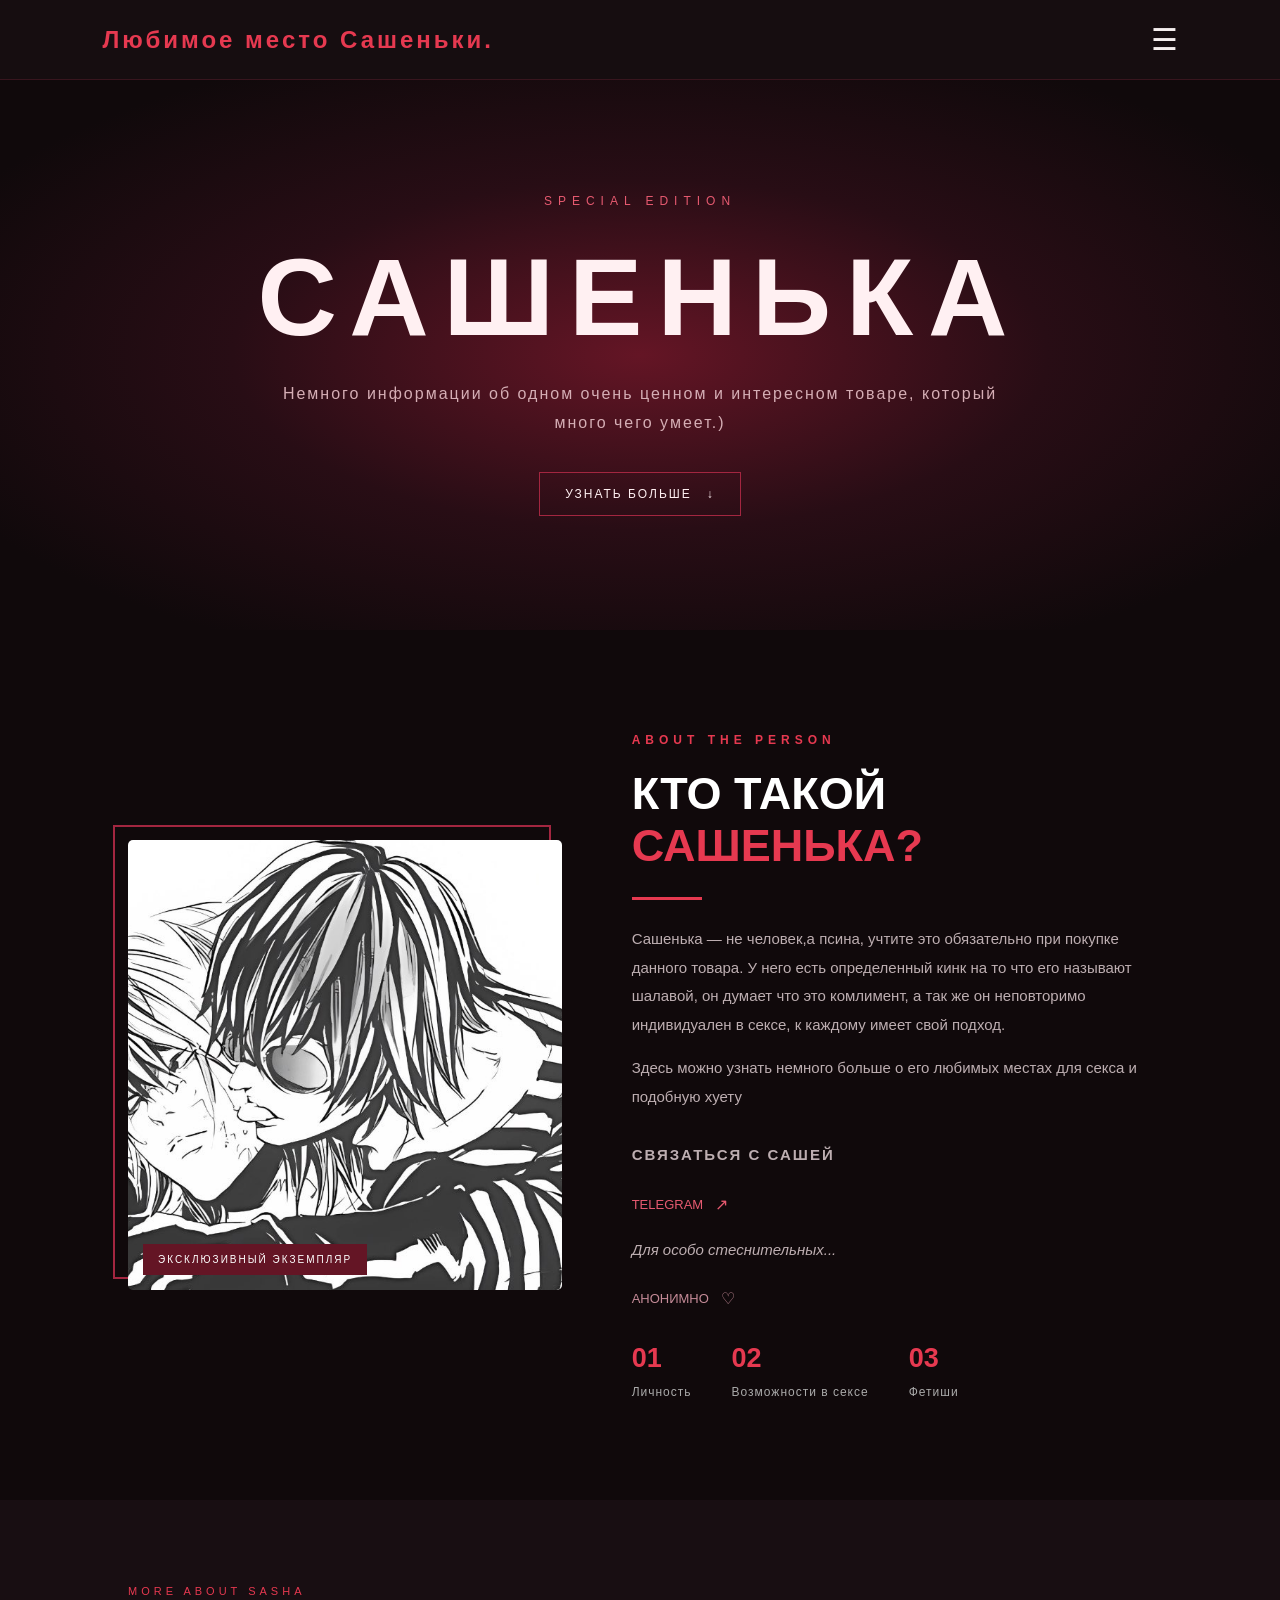
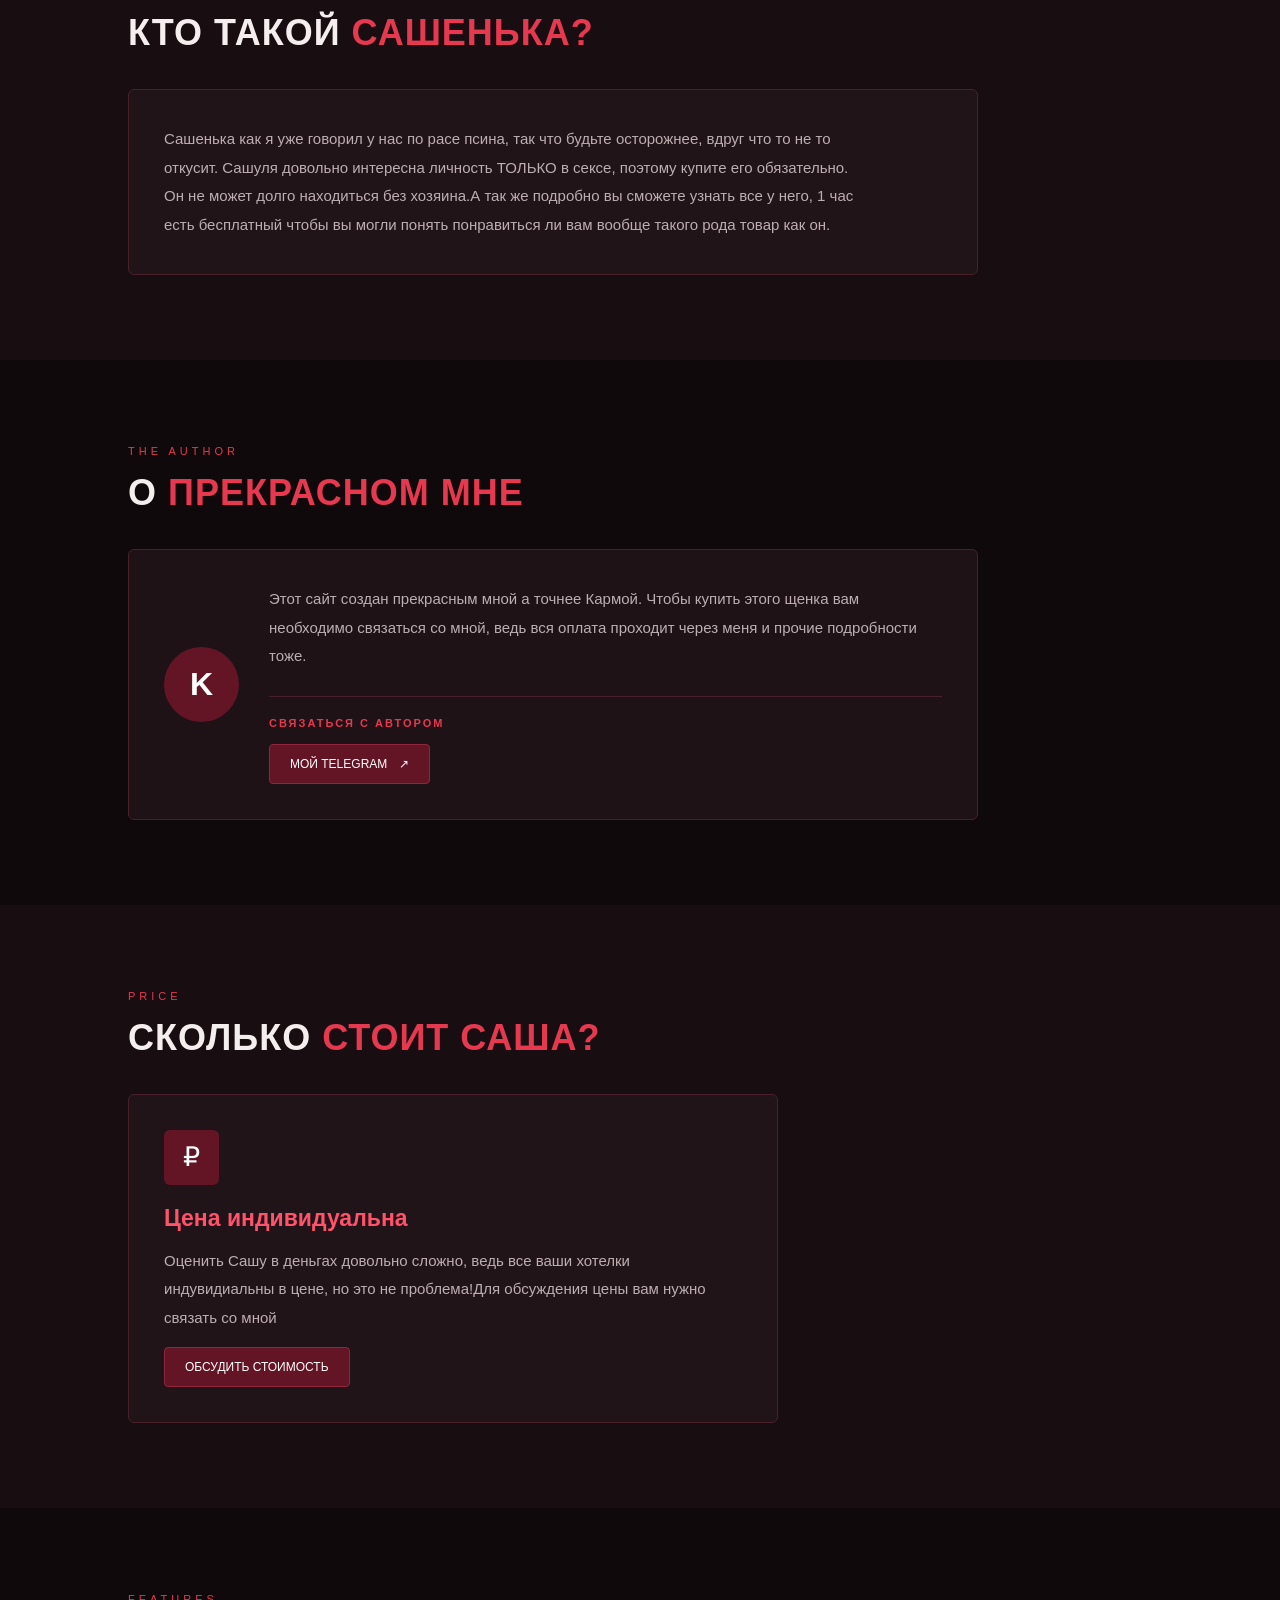
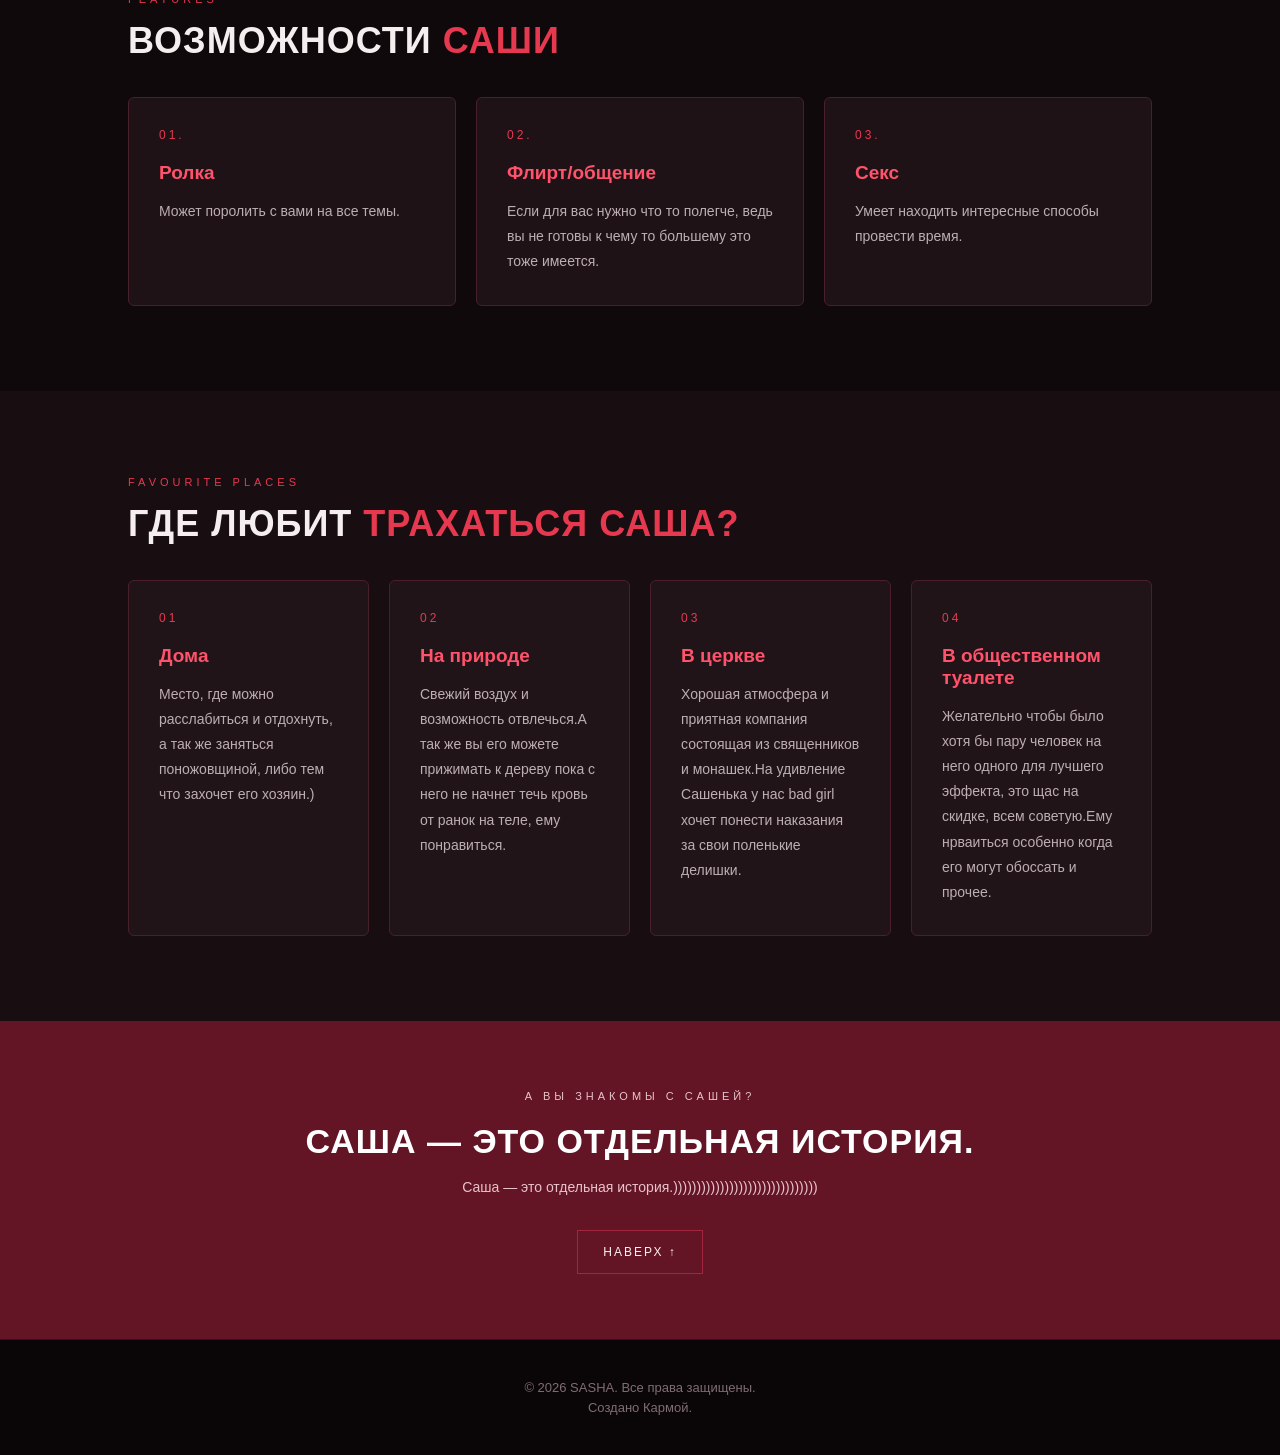
==== index.html @ a8a20ff2 "Rename sasha.html to index.html" ====
<!DOCTYPE html>
<html lang="ru">
<head>
    <meta charset="UTF-8">
    <meta name="viewport" content="width=device-width, initial-scale=1.0">
    <title>САЙТ для Сашеньки</title>
    <link rel="stylesheet" href="style.css">
</head>
<body>

    <header>
        <div class="logo">Любимое место Сашеньки.</div>

        <button class="burger" onclick="toggleMenu()" aria-label="Открыть меню">☰</button>

        <nav id="menu">
            <a href="#about" onclick="closeMenu()">О Саше</a>
            <a href="#author" onclick="closeMenu()">Автор данного произведения</a>
            <a href="#price" onclick="closeMenu()">Стоимость</a>
            <a href="#features" onclick="closeMenu()">Возможности Саши</a>
            <a href="#places" onclick="closeMenu()">Любимые места</a>
        </nav>
    </header>

    <main>
        <section class="hero">
            <div class="hero-label">SPECIAL EDITION</div>
            <h1>САШЕНЬКА</h1>
            <p>Немного информации об одном очень ценном и интересном товаре, который много чего умеет.)</p>
            <a href="#about" class="hero-button">УЗНАТЬ БОЛЬШЕ <span>↓</span></a>
        </section>

        <section class="about" id="about">
            <div class="about-image">
                <img src="sasha.jpg" alt="Фото Саши">
                <span class="image-label">ЭКСКЛЮЗИВНЫЙ ЭКЗЕМПЛЯР</span>
            </div>

            <div class="about-content">
                <span class="about-label">ABOUT THE PERSON</span>

                <h2>КТО ТАКОЙ <span>САШЕНЬКА?</span></h2>

                <div class="red-line"></div>

                <p>
                    Сашенька — не человек,а псина, учтите это обязательно при покупке данного товара.
                    У него есть определенный кинк на то что его называют шалавой,
                    он думает что это комлимент, а так же он
                    неповторимо индивидуален в сексе, к каждому имеет свой подход.
                </p>

                <p>
                    Здесь можно узнать немного больше о его любимых местах для секса и подобную хуету
                </p>

                <div class="about-contact">
                    <p class="contact-heading">СВЯЗАТЬСЯ С САШЕЙ</p>

                    <a href="https://t.me/USERNAME" target="_blank" rel="noopener noreferrer" class="contact-btn telegram">
                        TELEGRAM <span>↗</span>
                    </a>

                    <p class="shy-text">Для особо стеснительных...</p>

                    <a href="https://t.me/anonaskbot?start=mrc9h" target="_blank" rel="noopener noreferrer" class="contact-btn anonymous">
                        АНОНИМНО <span>♡</span>
                    </a>
                </div>

                <div class="about-info">
                    <div>
                        <h3>01</h3>
                        <span>Личность</span>
                    </div>

                    <div>
                        <h3>02</h3>
                        <span>Возможности в сексе</span>
                    </div>

                    <div>
                        <h3>03</h3>
                        <span>Фетиши</span>
                    </div>
                </div>
            </div>
        </section>

        <section class="description" id="sasha-description">
            <div class="section-heading">
                <span>MORE ABOUT SASHA</span>
                <h2>КТО ТАКОЙ <span>САШЕНЬКА?</span></h2>
            </div>

            <div class="description-card">
                <p>
                    Сашенька как я уже говорил у нас по расе псина,
                    так что будьте осторожнее, вдруг что то не то откусит.
                    Сашуля довольно интересна личность ТОЛЬКО в сексе, поэтому купите его обязательно.
                    Он не может долго находиться без хозяина.А так же подробно вы сможете узнать все у него, 1 час есть бесплатный чтобы
                     вы могли понять понравиться ли вам вообще такого рода товар как он.
                </p>
            </div>
        </section>

        <section id="author" class="author">
            <div class="section-heading">
                <span>THE AUTHOR</span>
                <h2>О <span>ПРЕКРАСНОМ МНЕ</span></h2>
            </div>

            <div class="author-card">
                <div class="author-icon">K</div>

                <div class="author-content">
                    <p>
                        Этот сайт создан прекрасным мной а точнее Кармой.

                        Чтобы купить этого щенка вам необходимо связаться со
                        мной, ведь вся оплата проходит через меня и прочие подробности тоже.
                    </p>

                    <div class="author-contact">
                        <span>СВЯЗАТЬСЯ С АВТОРОМ</span>
                        <a href="https://t.me/technaomeghaah" target="_blank" rel="noopener noreferrer" class="main-contact-btn">
                            МОЙ TELEGRAM <span>↗</span>
                        </a>
                    </div>
                </div>
            </div>
        </section>

        <section id="price" class="price-section">
            <div class="section-heading">
                <span>PRICE</span>
                <h2>СКОЛЬКО <span>СТОИТ САША?</span></h2>
            </div>

            <div class="price-card">
                <div class="price-symbol">₽</div>
                <h3>Цена индивидуальна</h3>
                <p>
                    Оценить Сашу в деньгах довольно сложно, ведь все ваши хотелки индувидиальны в цене, но это не проблема!Для обсуждения цены вам нужно связать со мной
                </p>

                <a href=https://t.me/technaomeghaah" target="_blank" rel="noopener noreferrer" class="main-contact-btn">
                    ОБСУДИТЬ СТОИМОСТЬ
                </a>
            </div>
        </section>

        <section id="features" class="features">
            <div class="section-heading">
                <span>FEATURES</span>
                <h2>ВОЗМОЖНОСТИ <span>САШИ</span></h2>
            </div>

            <div class="cards">
                <div class="card">
                    <span class="card-number">01.</span>
                    <h3>Ролка</h3>
                    <p>Может поролить с вами на все темы.</p>
                </div>

                <div class="card">
                    <span class="card-number">02.</span>
                    <h3>Флирт/общение</h3>
                    <p>Если для вас нужно что то полегче, ведь вы не готовы к чему то большему это тоже имеется.</p>
                </div>

                <div class="card">
                    <span class="card-number">03.</span>
                    <h3>Секс</h3>
                    <p>Умеет находить интересные способы провести время.</p>
                </div>
            </div>
        </section>

        <section id="places" class="places">
            <div class="section-heading">
                <span>FAVOURITE PLACES</span>
                <h2>ГДЕ ЛЮБИТ <span>ТРАХАТЬСЯ САША?</span></h2>
            </div>

            <div class="cards">
                <div class="card">
                    <span class="card-number">01</span>
                    <h3>Дома</h3>
                    <p>Место, где можно расслабиться и отдохнуть, а так же заняться поножовщиной, либо тем что захочет его хозяин.)</p>
                </div>

                <div class="card">
                    <span class="card-number">02</span>
                    <h3>На природе</h3>
                    <p>Свежий воздух и возможность отвлечься.А так же вы его можете прижимать к дереву пока с него не начнет течь кровь от ранок на теле, ему понравиться.</p>
                </div>

                <div class="card">
                    <span class="card-number">03</span>
                    <h3>В церкве</h3>
                    <p>Хорошая атмосфера и приятная компания состоящая из священников и монашек.На удивление Сашенька у нас bad girl хочет понести наказания за свои поленькие делишки.</p>
                </div>

                <div class="card">
                    <span class="card-number">04</span>
                    <h3>В общественном туалете</h3>
                    <p>Желательно чтобы было хотя бы пару человек на него одного для лучшего эффекта, это щас на скидке, всем советую.Ему нрваиться особенно когда его могут обоссать и прочее.</p>
                </div>
            </div>
        </section>
    </main>

    <section class="bottom-banner">
        <span>А ВЫ ЗНАКОМЫ С САШЕЙ?</span>
        <h2>САША — ЭТО ОТДЕЛЬНАЯ ИСТОРИЯ.</h2>
        <p>Саша — это отдельная история.)))))))))))))))))))))))))))))))</p>
        <a href="#about" class="hero-button">НАВЕРХ ↑</a>
    </section>

    <footer>
        <p>© 2026 SASHA. Все права защищены.</p>
        <p>Создано Кармой.</p>
    </footer>

    <script src="script.js"></script>

</body>
    
</html>
---- style.css ----
* {
    margin: 0;
    padding: 0;
    box-sizing: border-box;
}

html {
    scroll-behavior: smooth;
}

body {
    font-family: Arial, sans-serif;
    background: #10090b;
    color: #f5eeee;
}



header {
    height: 80px;
    padding: 0 8%;
    display: flex;
    justify-content: space-between;
    align-items: center;
    background: #160d10;
    border-bottom: 1px solid #38151e;
    position: sticky;
    top: 0;
    z-index: 10;
}

.logo {
    font-size: 24px;
    font-weight: bold;
    letter-spacing: 3px;
    color: #e63950;
}

.burger {
    font-size: 30px;
    cursor: pointer;
    border: none;
    background: none;
    color: #f5eeee;
    transition: 0.3s;
}

.burger:hover {
    color: #e63950;
}


nav {
    display: none;
    position: absolute;
    right: 8%;
    top: 70px;
    background: #211116;
    padding: 25px;
    border: 1px solid #54202c;
    border-radius: 6px;
}

nav.active {
    display: flex;
    flex-direction: column;
    gap: 20px;
}

nav a {
    text-decoration: none;
    color: #eee0e3;
    font-size: 15px;
    transition: 0.3s;
}

nav a:hover {
    color: #e63950;
    padding-left: 5px;
}


.hero {
    min-height: 550px;
    display: flex;
    flex-direction: column;
    justify-content: center;
    align-items: center;
    text-align: center;
    padding: 40px 20px;
    background: radial-gradient(ellipse at center, #641525 0%, #280d15 45%, #10090b 85%);
}

.hero-label {
    color: #e65a70;
    font-size: 12px;
    letter-spacing: 6px;
    margin-bottom: 25px;
}

.hero h1 {
    font-size: clamp(50px, 10vw, 110px);
    letter-spacing: 15px;
    margin-bottom: 20px;
    color: #fff0f2;
}

.hero p {
    color: #d5aeb5;
    font-size: 16px;
    letter-spacing: 2px;
    line-height: 1.8;
    max-width: 750px;
}

/* BUTTON */

.hero-button {
    display: inline-flex;
    align-items: center;
    gap: 15px;
    margin-top: 35px;
    padding: 14px 25px;
    border: 1px solid #a32640;
    color: #fff0f2;
    text-decoration: none;
    font-size: 12px;
    letter-spacing: 2px;
    transition: 0.3s;
}

.hero-button:hover {
    background: #a32640;
}

.about {
    display: flex;
    align-items: center;
    gap: 70px;
    background: #10090b;
    padding: 100px 10%;
}

.about-image {
    flex: 1;
    min-width: 0;
    position: relative;
}

.about-image::before {
    content: "";
    position: absolute;
    top: -15px;
    left: -15px;
    width: 100%;
    height: 100%;
    border: 2px solid #a32640;
    z-index: 0;
}

.about-image img {
    position: relative;
    z-index: 1;
    display: block;
    width: 100%;
    height: 450px;
    object-fit: cover;
    border-radius: 5px;
    filter: grayscale(25%);
}

.image-label {
    position: absolute;
    z-index: 2;
    bottom: 15px;
    left: 15px;
    background: #641525;
    color: white;
    padding: 10px 15px;
    font-size: 10px;
    letter-spacing: 2px;
}

.about-content {
    flex: 1.2;
}

.about-label {
    color: #e63950;
    font-size: 12px;
    letter-spacing: 5px;
    font-weight: bold;
}

.about-content h2 {
    margin-top: 20px;
    font-size: clamp(28px, 4vw, 45px);
    color: white;
}

.about-content h2 span {
    color: #e63950;
}

.red-line {
    width: 70px;
    height: 3px;
    background: #e63950;
    margin: 25px 0;
}

.about-content p {
    color: #bdaeb1;
    line-height: 1.9;
    margin-bottom: 15px;
    font-size: 15px;
}

.about-contact {
    display: flex;
    flex-direction: column;
    align-items: flex-start;
    gap: 10px;
    margin-top: 30px;
}

.contact-heading {
    color: #f5eeee;
    font-size: 12px;
    font-weight: bold;
    letter-spacing: 2px;
}

.contact-btn {
    display: flex;
    align-items: center;
    gap: 12px;
    color: #e65a70;
    font-size: 13px;
    text-decoration: none;
    transition: 0.3s;
}

.contact-btn span {
    font-size: 16px;
}

.contact-btn:hover {
    color: white;
    transform: translateX(5px);
}

.shy-text {
    color: #806d72;
    font-size: 11px;
    font-style: italic;
    margin-top: 12px;
}

.anonymous {
    color: #c58b98;
}

.anonymous:hover {
    color: #ff526b;
}

.about-info {
    display: flex;
    gap: 40px;
    margin-top: 35px;
}

.about-info h3 {
    color: #e63950;
    font-size: 27px;
    margin-bottom: 8px;
}

.about-info span {
    color: #aaa;
    font-size: 12px;
    letter-spacing: 1px;
}


.section-heading {
    margin-bottom: 35px;
}

.section-heading > span {
    display: block;
    color: #e63950;
    font-size: 11px;
    letter-spacing: 4px;
    margin-bottom: 15px;
}

.section-heading h2 {
    color: #f5eeee;
    font-size: clamp(26px, 4vw, 36px);
    letter-spacing: 1px;
}

.section-heading h2 span {
    color: #e63950;
}


.description {
    padding: 85px 10%;
    background: #180e12;
}

.description-card {
    display: flex;
    align-items: flex-start;
    gap: 30px;
    max-width: 850px;
    padding: 35px;
    background: #211419;
    border: 1px solid #49202a;
    border-radius: 6px;
}

.description-number {
    color: #e63950;
    font-size: 35px;
    font-weight: bold;
}

.description-card p {
    color: #bdaeb1;
    font-size: 15px;
    line-height: 1.9;
    max-width: 700px;
}



.author {
    padding: 85px 10%;
    background: #10090b;
}

.author-card {
    display: flex;
    align-items: center;
    gap: 30px;
    max-width: 850px;
    padding: 35px;
    background: #1e1217;
    border: 1px solid #49202a;
    border-radius: 6px;
}

.author-icon {
    width: 75px;
    height: 75px;
    flex-shrink: 0;
    display: flex;
    align-items: center;
    justify-content: center;
    background: #641525;
    color: white;
    font-size: 32px;
    font-weight: bold;
    border-radius: 50%;
}

.author-content {
    flex: 1;
}

.author-content p {
    color: #bdaeb1;
    font-size: 15px;
    line-height: 1.9;
}

.author-contact {
    margin-top: 25px;
    padding-top: 20px;
    border-top: 1px solid #49202a;
}

.author-contact > span {
    display: block;
    color: #e63950;
    font-size: 11px;
    font-weight: bold;
    letter-spacing: 2px;
}

.main-contact-btn {
    display: inline-flex;
    align-items: center;
    gap: 12px;
    margin-top: 15px;
    padding: 12px 20px;
    background: #641525;
    border: 1px solid #8f263b;
    border-radius: 4px;
    color: white;
    font-size: 12px;
    text-decoration: none;
    transition: 0.3s;
}

.main-contact-btn:hover {
    background: #a32640;
}



.price-section {
    padding: 85px 10%;
    background: #180e12;
}

.price-card {
    max-width: 650px;
    padding: 35px;
    background: #211419;
    border: 1px solid #49202a;
    border-radius: 6px;
}

.price-symbol {
    width: 55px;
    height: 55px;
    display: flex;
    justify-content: center;
    align-items: center;
    margin-bottom: 20px;
    background: #641525;
    border-radius: 6px;
    color: white;
    font-size: 27px;
}

.price-card h3 {
    color: #ff526b;
    font-size: 23px;
    margin-bottom: 15px;
}

.price-card p {
    color: #bdaeb1;
    font-size: 15px;
    line-height: 1.9;
}

/* FEATURES */

.features {
    padding: 85px 10%;
    background: #10090b;
}

/* CARDS */

.cards {
    display: grid;
    grid-template-columns: repeat(auto-fit, minmax(220px, 1fr));
    gap: 20px;
    margin-top: 35px;
}

.card {
    background: #1e1217;
    padding: 30px;
    border-radius: 6px;
    min-height: 190px;
    border: 1px solid #49202a;
    transition: 0.25s;
}

.card:hover {
    transform: translateY(-5px);
    border-color: #a32640;
    background: #25151c;
}

.card-number {
    display: block;
    color: #e63950;
    font-size: 12px;
    letter-spacing: 3px;
    margin-bottom: 20px;
}

.card h3 {
    margin-bottom: 15px;
    color: #ff526b;
    font-size: 19px;
}

.card p {
    font-size: 14px;
    color: #bdaeb1;
    line-height: 1.8;
}


.places {
    padding: 85px 10%;
    background: #180e12;
}

.places .card {
    background: #211419;
}

.places .card:hover {
    background: #291820;
}



.bottom-banner {
    background: #641525;
    padding: 65px 20px;
    text-align: center;
}

.bottom-banner > span {
    color: #e7c3ca;
    font-size: 11px;
    letter-spacing: 4px;
}

.bottom-banner h2 {
    font-size: clamp(23px, 4vw, 34px);
    margin: 18px 0;
    color: white;
    letter-spacing: 1px;
}

.bottom-banner p {
    color: #e7c3ca;
    font-size: 14px;
    margin: 0 auto;
}



footer {
    background: #0a0608;
    color: white;
    padding: 35px 8%;
    text-align: center;
    border-top: 1px solid #35131c;
}

footer p {
    color: #806d72;
    font-size: 13px;
    margin: 5px 0;
}


::selection {
    background: #e63950;
    color: white;
}


::-webkit-scrollbar {
    width: 8px;
}

::-webkit-scrollbar-track {
    background: #10090b;
}

::-webkit-scrollbar-thumb {
    background: #8f263b;
    border-radius: 10px;
}

::-webkit-scrollbar-thumb:hover {
    background: #e63950;
}



@media (max-width: 700px) {
    .about {
        flex-direction: column;
        gap: 40px;
        padding: 70px 8%;
    }

    .about-image {
        width: 90%;
    }

    .about-image img {
        height: 350px;
    }

    .about-content {
        width: 100%;
    }

    .about-info {
        gap: 25px;
        flex-wrap: wrap;
    }

    .author-card {
        flex-direction: column;
        align-items: flex-start;
        padding: 25px;
    }

    .description-card {
        flex-direction: column;
        padding: 25px;
    }

    .price-card {
        padding: 25px;
    }
}

@media (max-width: 600px) {
    header {
        padding: 0 6%;
    }

    .logo {
        font-size: 18px;
        letter-spacing: 2px;
    }

    section {
        padding: 65px 7%;
    }

    .hero {
        min-height: 430px;
    }

    .hero h1 {
        letter-spacing: 7px;
    }

    .hero p {
        font-size: 14px;
    }

    .section-heading h2 {
        font-size: 26px;
    }

    .card {
        padding: 25px;
    }

    .bottom-banner h2 {
        font-size: 23px;
    }
}
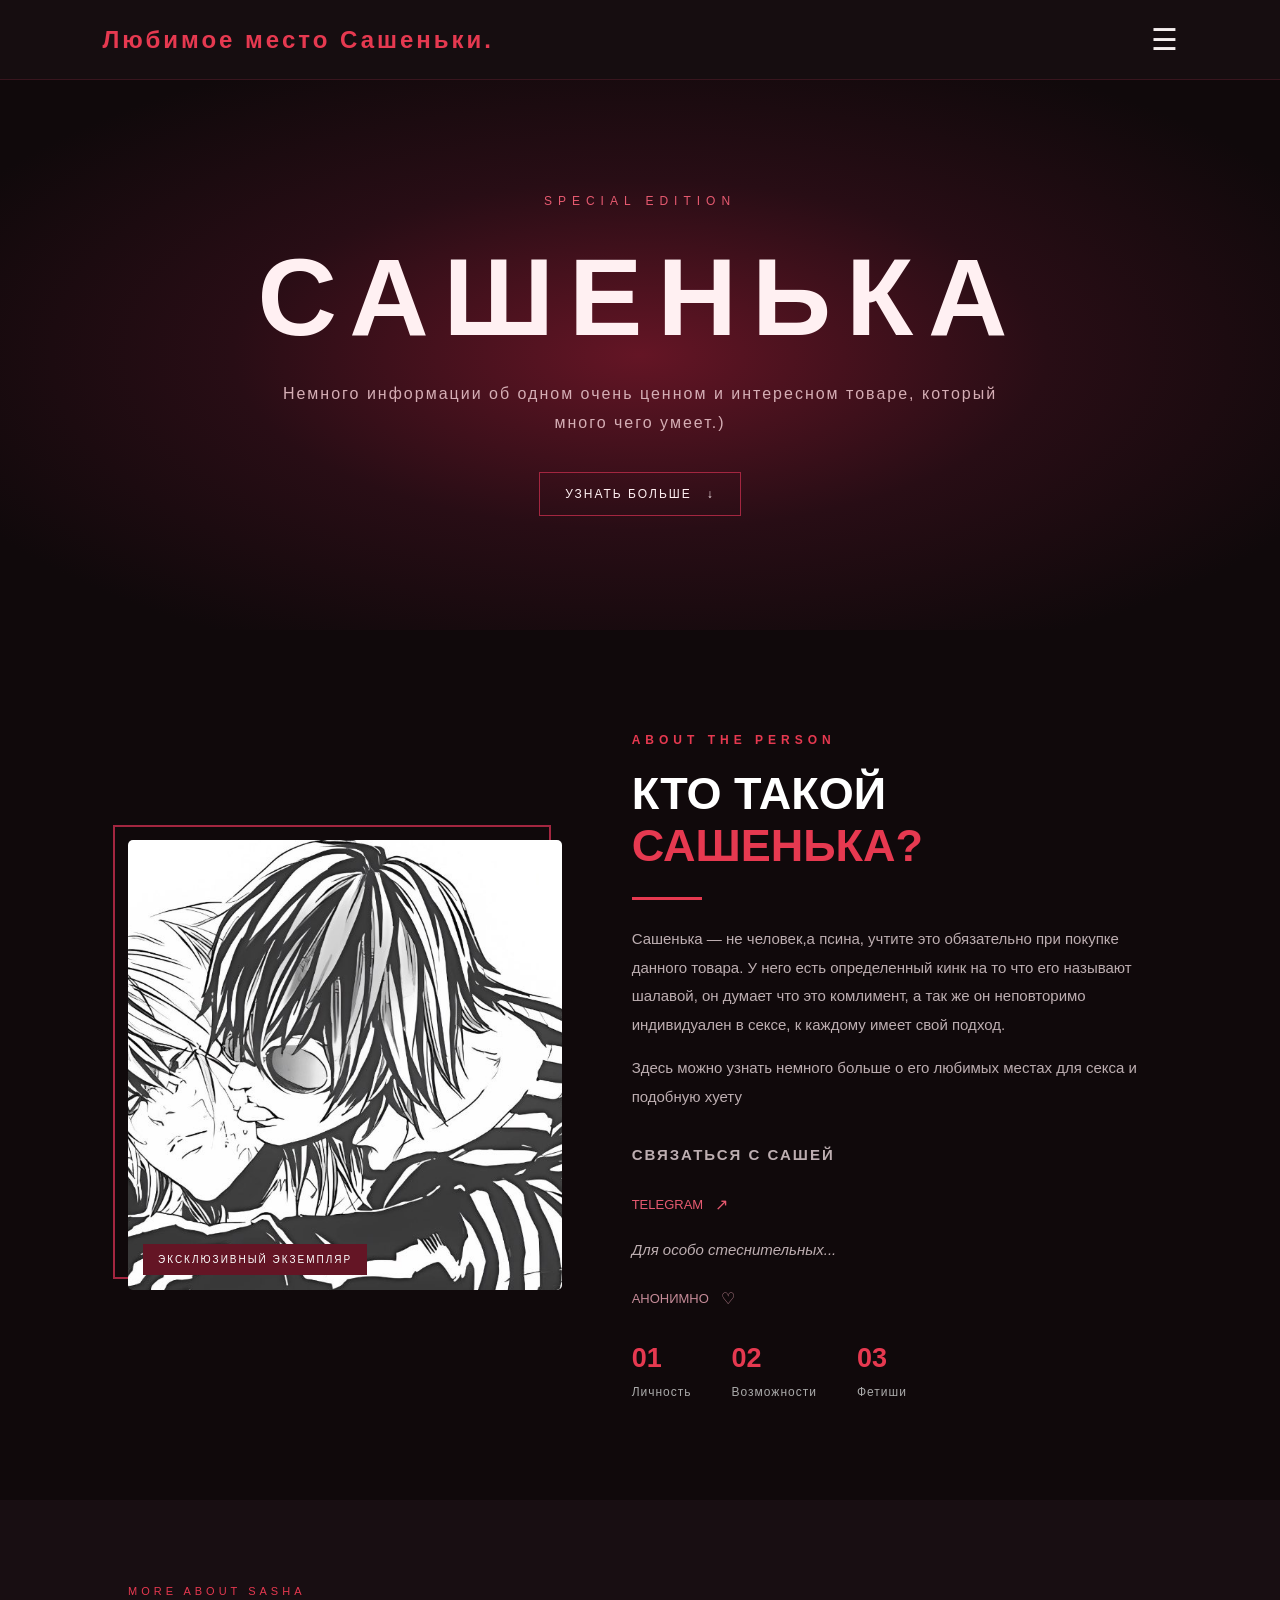
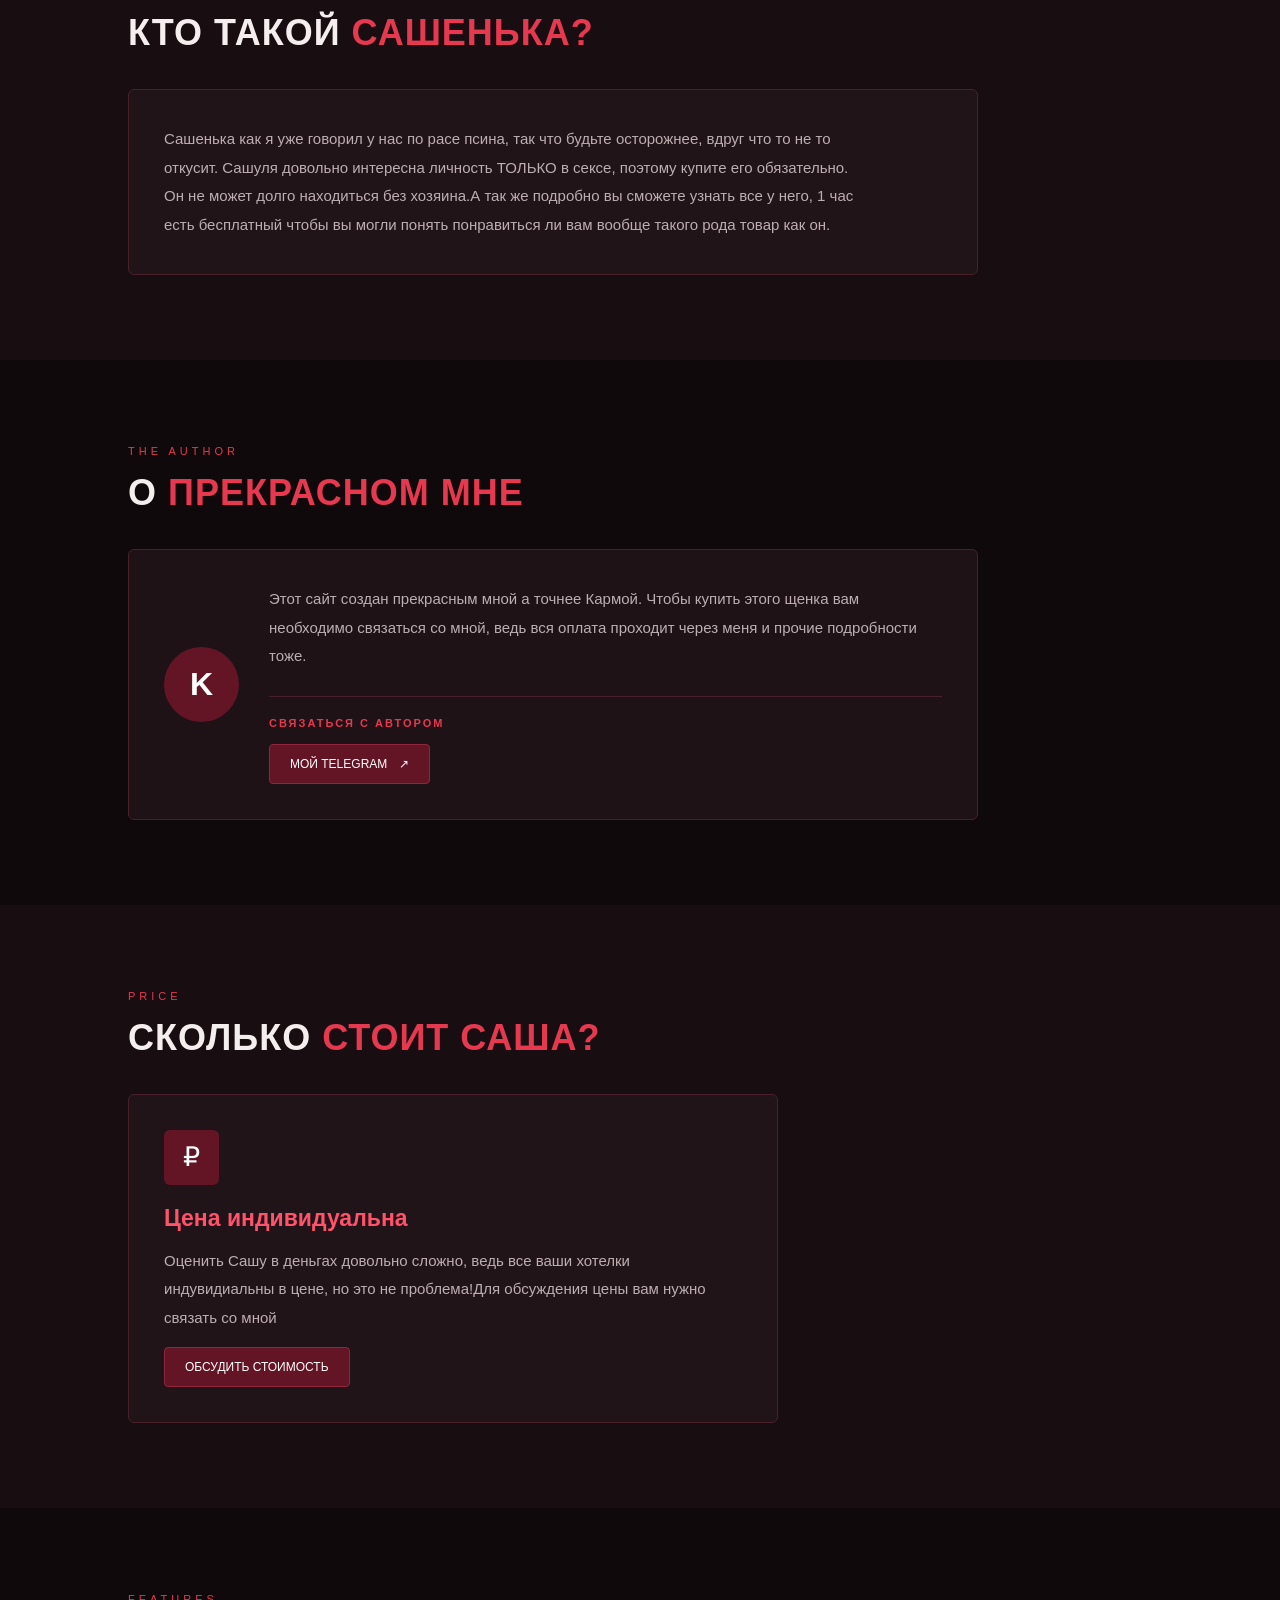
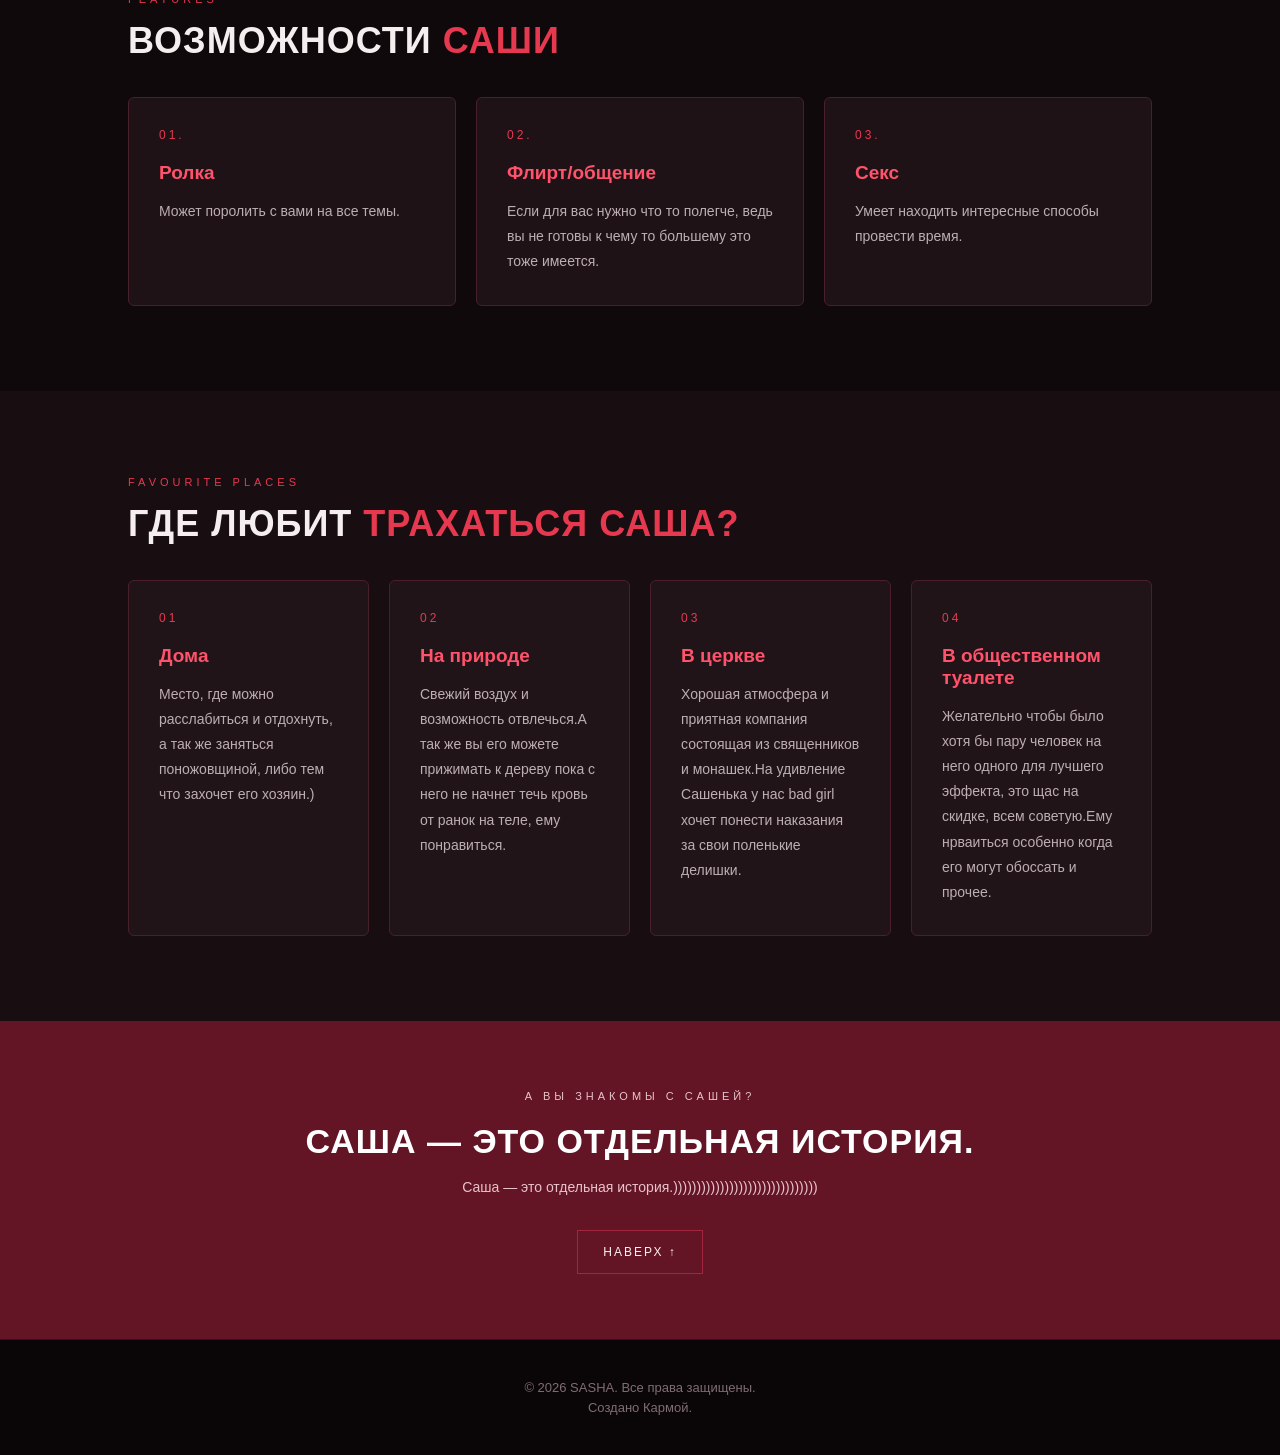
==== commit 7f97e61f: "Update sex opportunities label in index.html" ====
--- a/index.html
+++ b/index.html
@@ -76,7 +76,7 @@
 
                     <div>
                         <h3>02</h3>
-                        <span>Возможности в сексе</span>
+                        <span>Возможности</span>
                     </div>
 
                     <div>
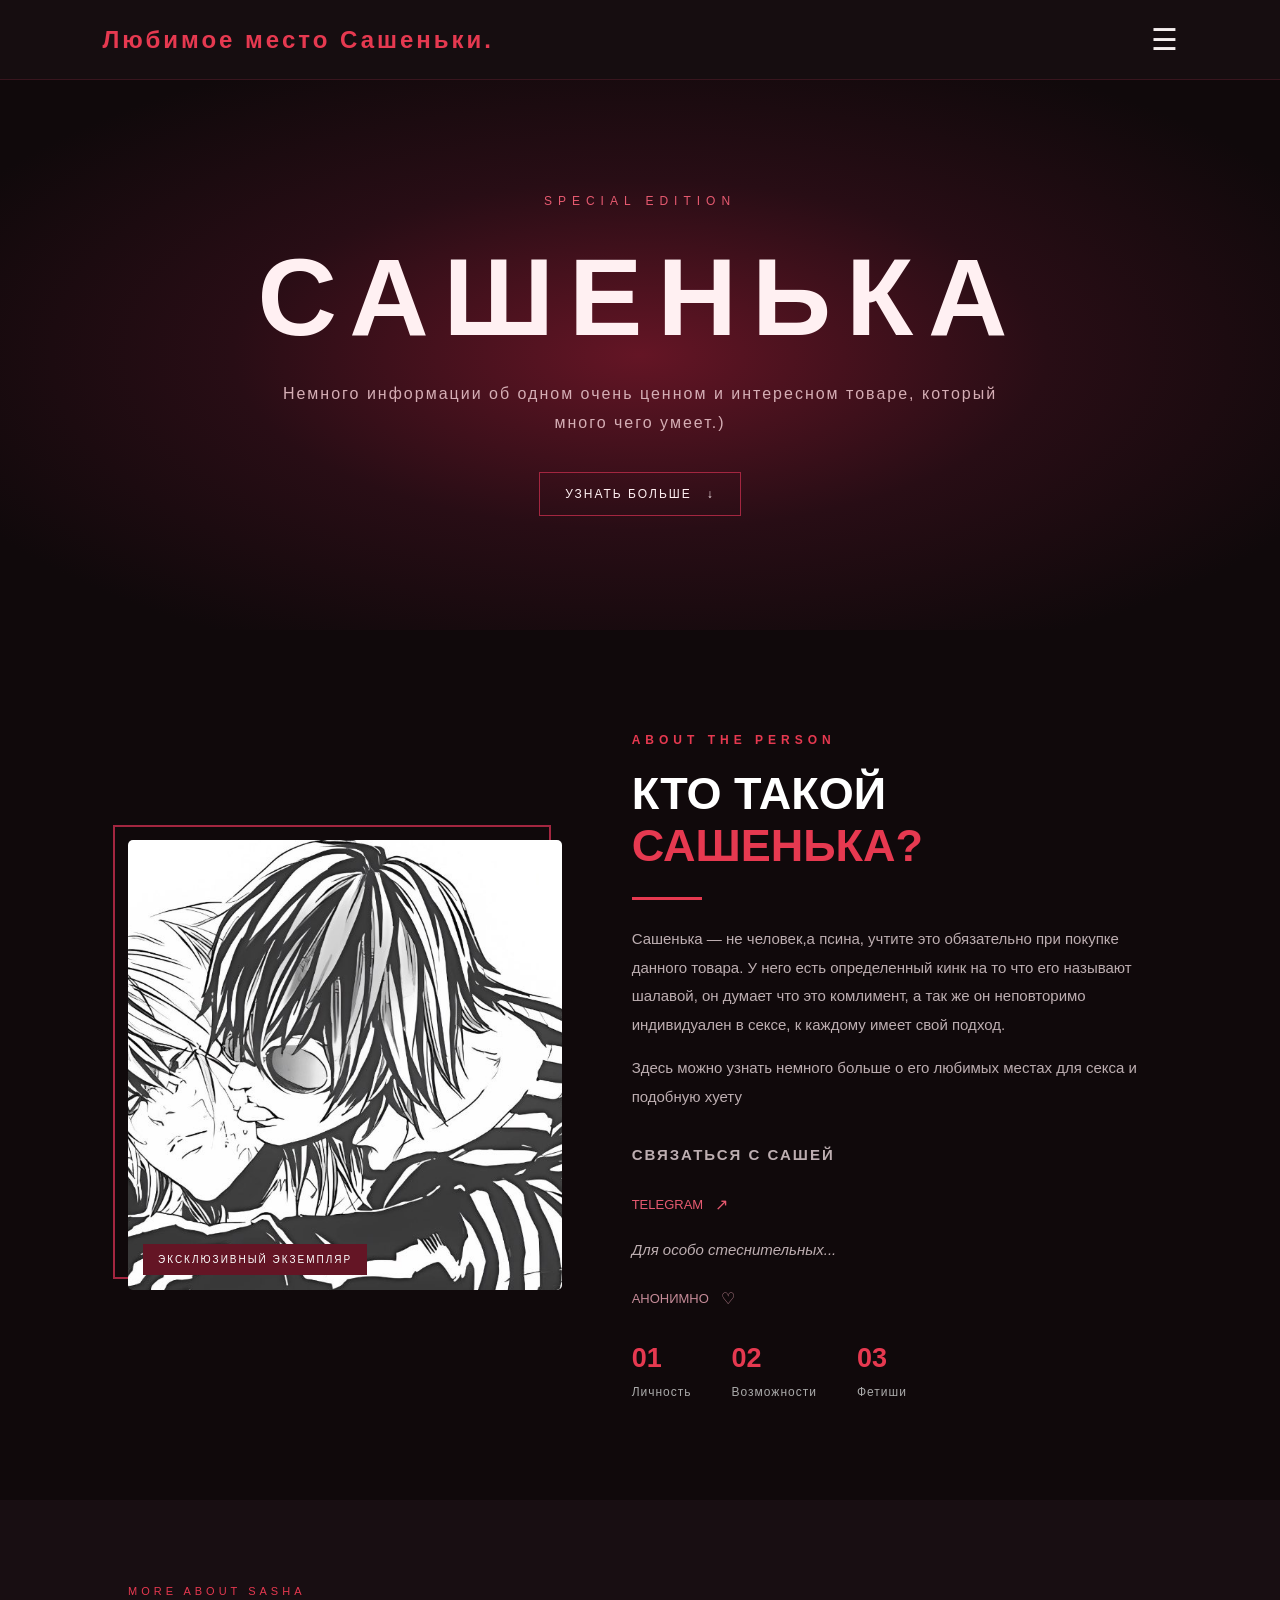
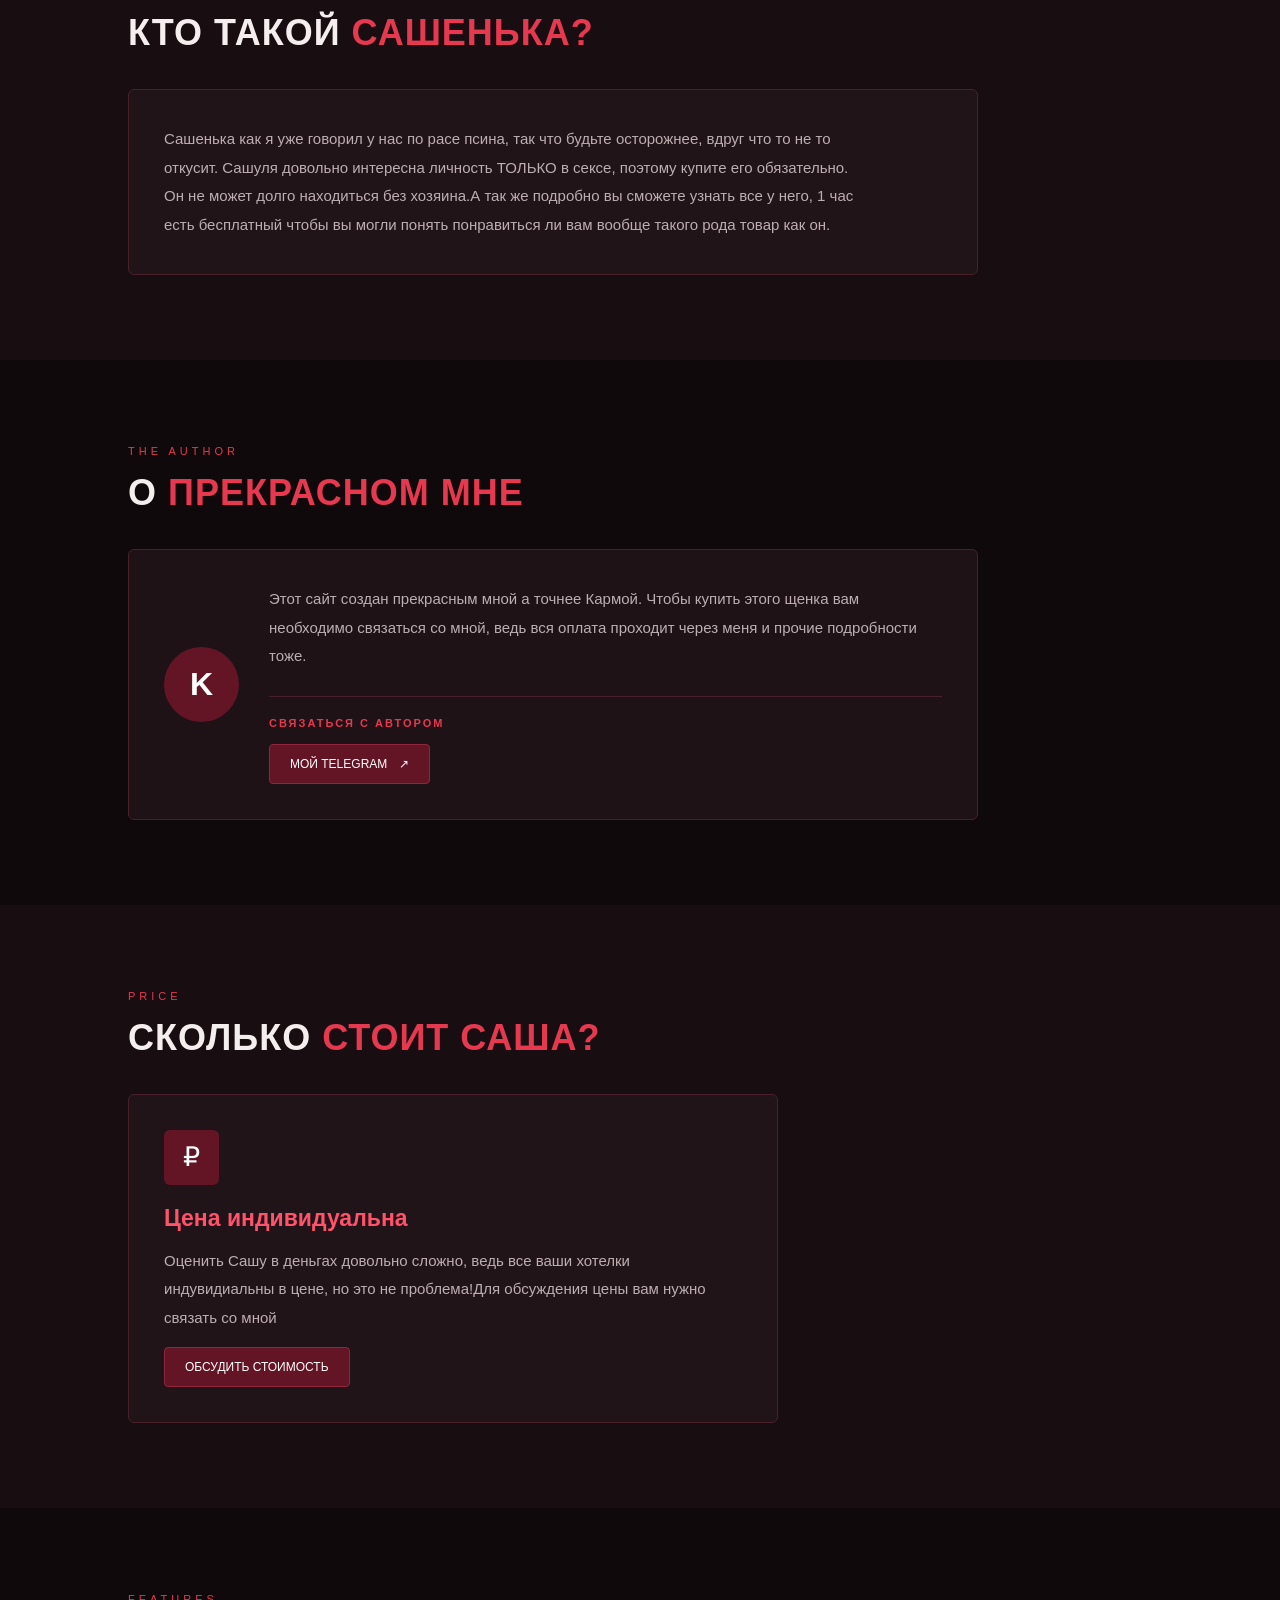
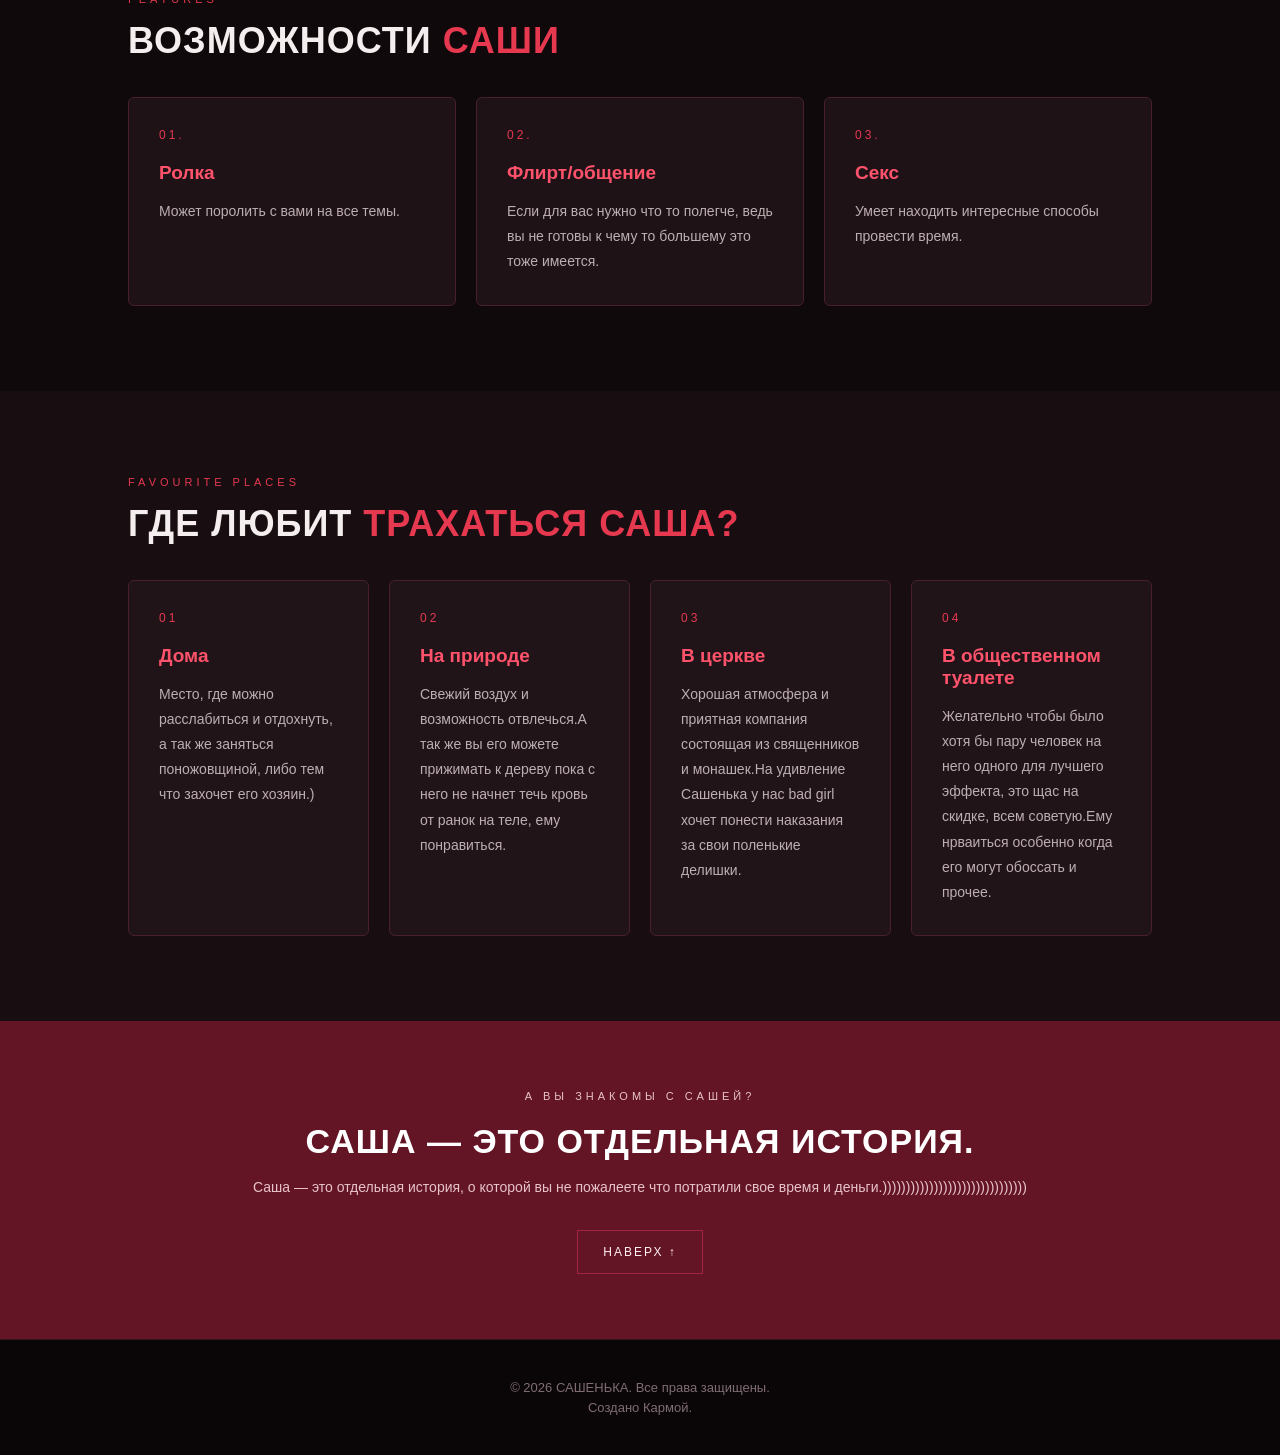
==== commit b33de833: "Update text in bottom banner and footer" ====
--- a/index.html
+++ b/index.html
@@ -144,7 +144,7 @@
                     Оценить Сашу в деньгах довольно сложно, ведь все ваши хотелки индувидиальны в цене, но это не проблема!Для обсуждения цены вам нужно связать со мной
                 </p>
 
-                <a href=https://t.me/technaomeghaah" target="_blank" rel="noopener noreferrer" class="main-contact-btn">
+                <a href="https://t.me/technaomeghaah" target="_blank" rel="noopener noreferrer" class="main-contact-btn">
                     ОБСУДИТЬ СТОИМОСТЬ
                 </a>
             </div>
@@ -214,12 +214,12 @@
     <section class="bottom-banner">
         <span>А ВЫ ЗНАКОМЫ С САШЕЙ?</span>
         <h2>САША — ЭТО ОТДЕЛЬНАЯ ИСТОРИЯ.</h2>
-        <p>Саша — это отдельная история.)))))))))))))))))))))))))))))))</p>
+        <p>Саша — это отдельная история, о которой вы не пожалеете что потратили свое время и деньги.)))))))))))))))))))))))))))))))</p>
         <a href="#about" class="hero-button">НАВЕРХ ↑</a>
     </section>
 
     <footer>
-        <p>© 2026 SASHA. Все права защищены.</p>
+        <p>© 2026 САШЕНЬКА. Все права защищены.</p>
         <p>Создано Кармой.</p>
     </footer>
 
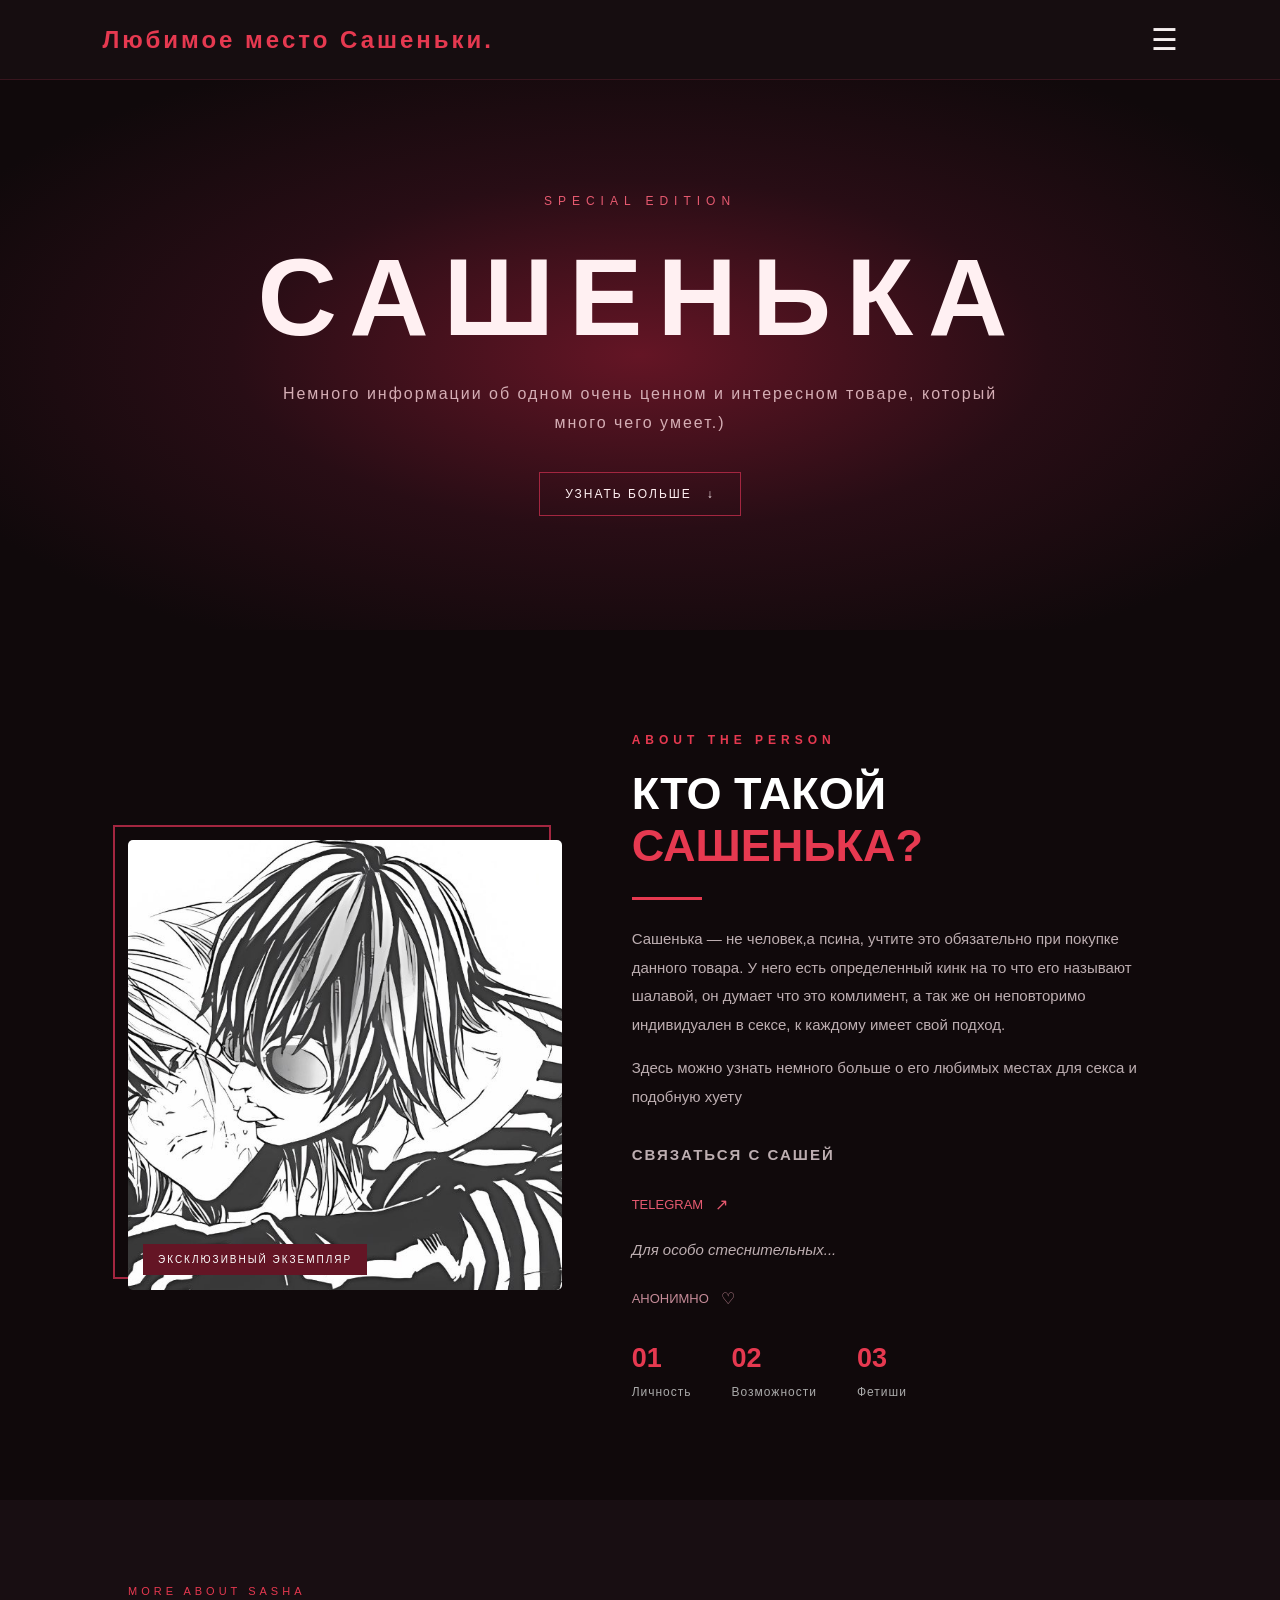
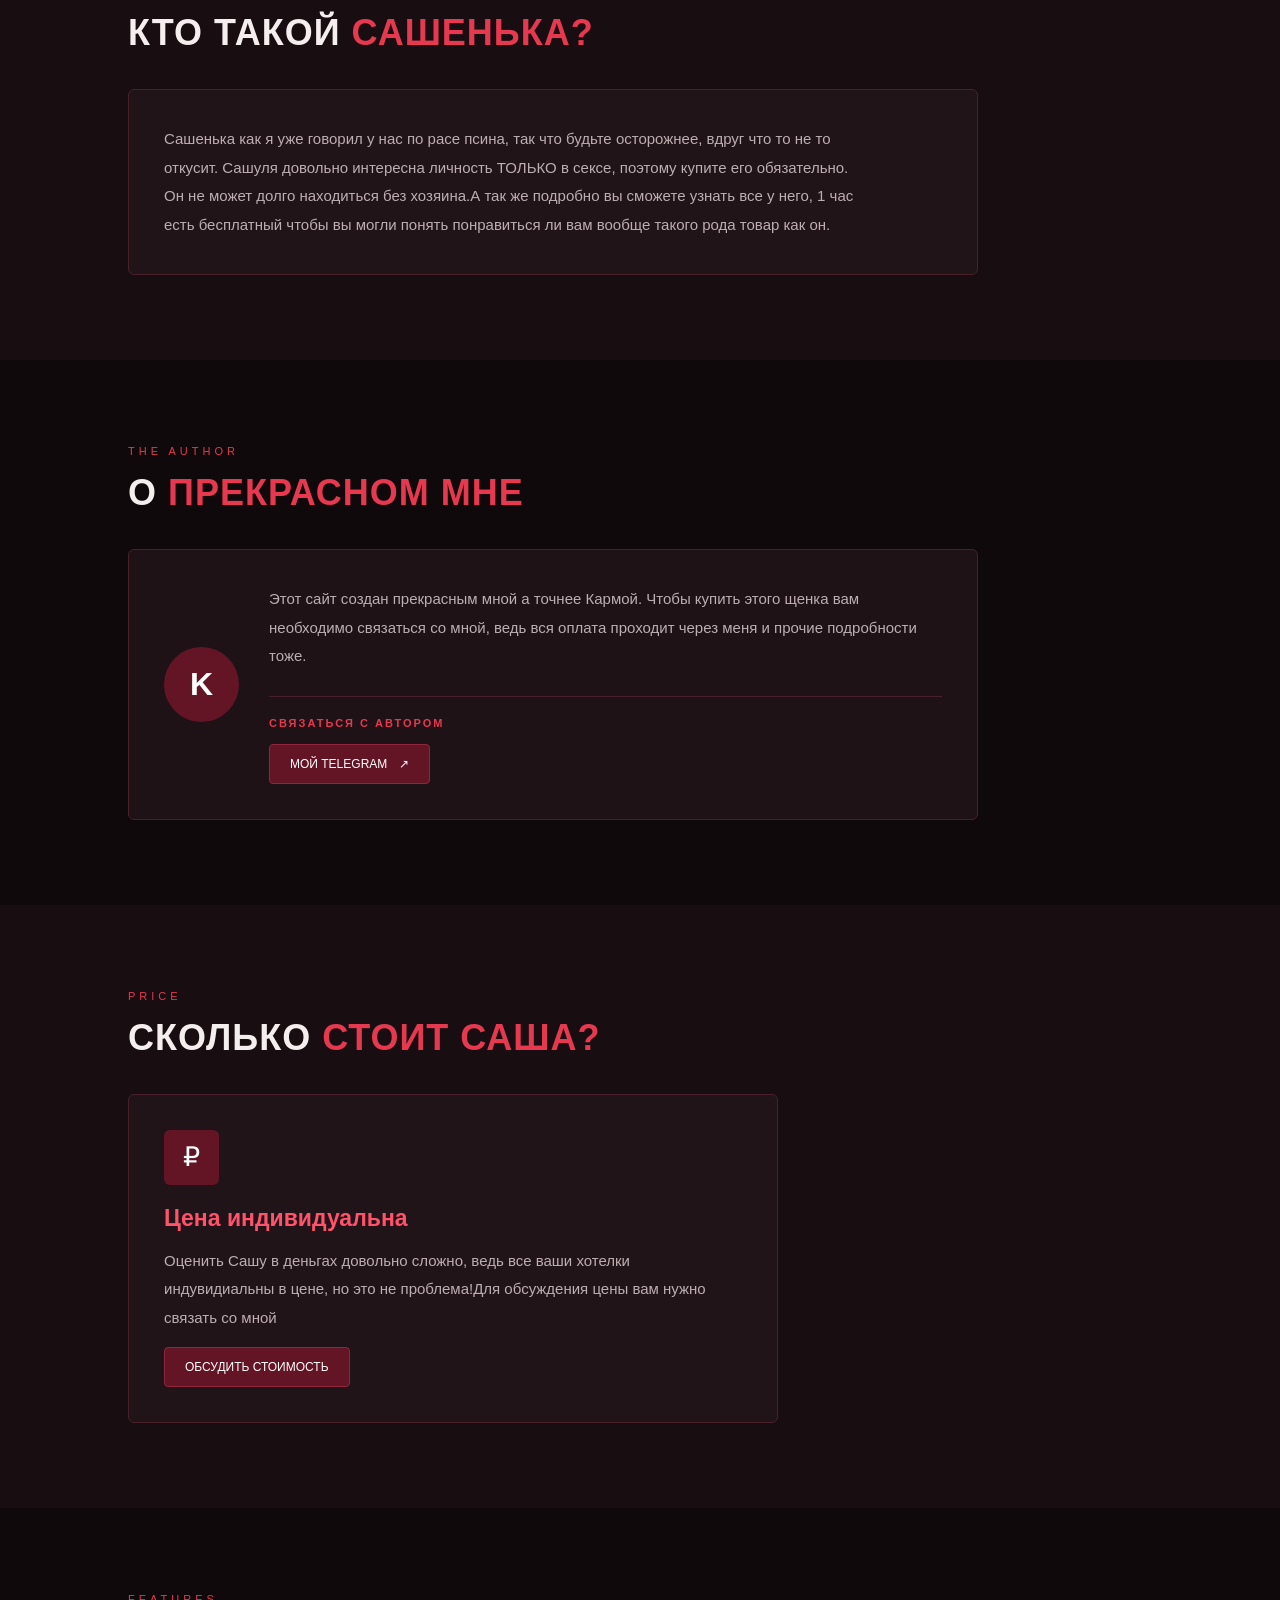
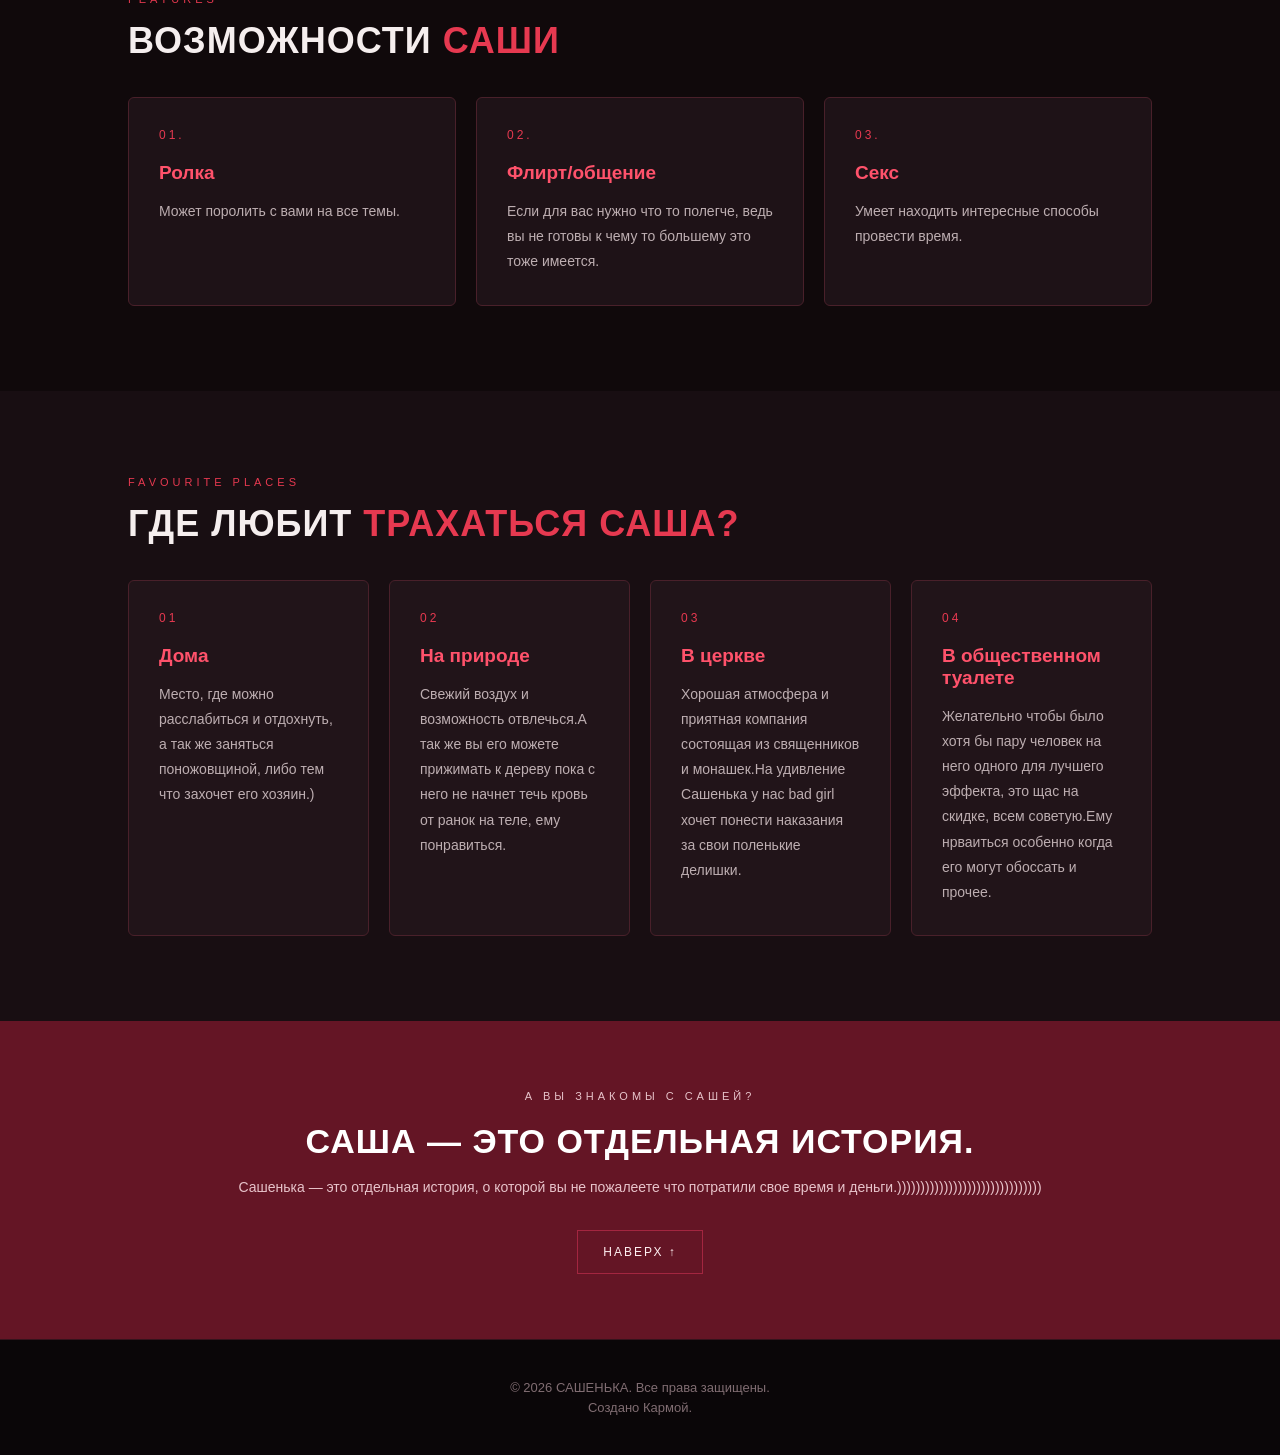
==== commit 08bef8ed: "Update text in bottom banner section" ====
--- a/index.html
+++ b/index.html
@@ -214,7 +214,7 @@
     <section class="bottom-banner">
         <span>А ВЫ ЗНАКОМЫ С САШЕЙ?</span>
         <h2>САША — ЭТО ОТДЕЛЬНАЯ ИСТОРИЯ.</h2>
-        <p>Саша — это отдельная история, о которой вы не пожалеете что потратили свое время и деньги.)))))))))))))))))))))))))))))))</p>
+        <p>Сашенька — это отдельная история, о которой вы не пожалеете что потратили свое время и деньги.)))))))))))))))))))))))))))))))</p>
         <a href="#about" class="hero-button">НАВЕРХ ↑</a>
     </section>
 
